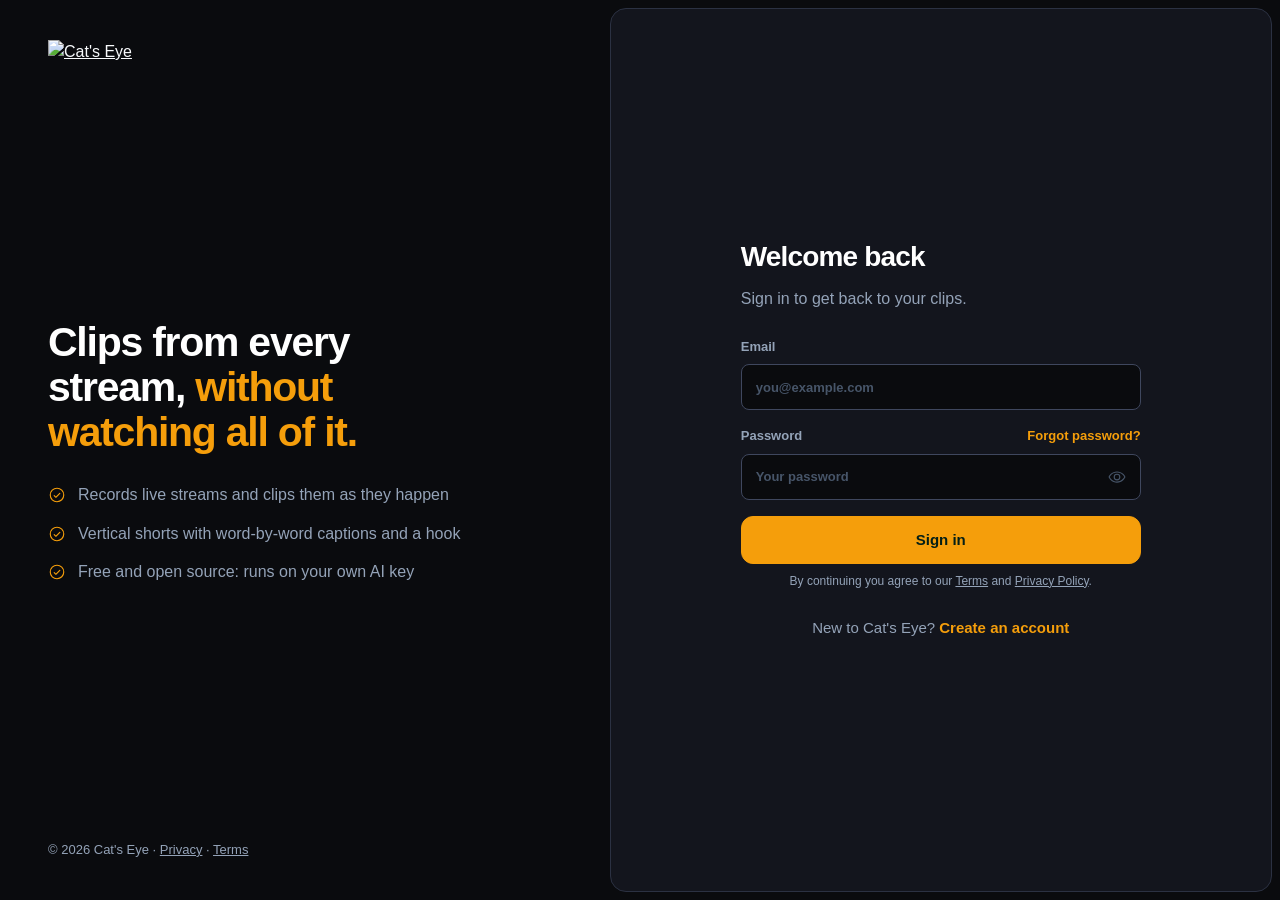
==== web/auth.html @ 9a18dc1e "Phase 1: Cat's Eye rebrand, UI redesign, and test baseline" ====
<!doctype html>
<html lang="en">
<head>
<meta charset="utf-8">
<meta name="viewport" content="width=device-width, initial-scale=1">
<title>Sign in to Cat's Eye</title>
<meta name="description" content="Sign in or create your Cat's Eye account.">
<link rel="icon" type="image/svg+xml" href="/brand/favicon.svg">
<link rel="stylesheet" href="/css/tokens.css">
<link rel="stylesheet" href="/css/components.css">
<style>
:root{--brand:#F59E0B;--brand-hi:#FBBF24;--ink:#0A0B0E;--soft:rgba(245,158,11,0.14);--line-b:rgba(245,158,11,0.35);--deep:#D97706;
  --frame:#0A0B0E;--frame-2:#13151D;--frame-text:#F8FAFC;--frame-dim:#94A3B8;
  --muted:#1B1E29;--line:#2B3142;--line-2:#3F475E;--text:#F8FAFC;--dim:#94A3B8;--faint:#475569;--bad:#EF4444;--bad-soft:rgba(239,68,68,0.15);
  --r-lg:16px;--r:12px;--r-sm:8px;color-scheme:dark}
*{box-sizing:border-box}
[hidden]{display:none!important}
html{scroll-behavior:smooth}
body{margin:0;background:var(--frame);color:var(--text);font:16px/1.55 "Inter",-apple-system,BlinkMacSystemFont,"Segoe UI",Roboto,sans-serif;-webkit-font-smoothing:antialiased}
h1,h2,h3,p{margin:0}
a{color:inherit}
svg{width:18px;height:18px;flex:none;fill:currentColor}
:focus-visible{outline:2px solid var(--brand);outline-offset:2px}
.btn{display:inline-flex;align-items:center;justify-content:center;gap:8px;height:44px;padding:0 20px;border-radius:var(--r);border:1px solid var(--line-2);background:var(--frame-2);color:var(--text);
  font:inherit;font-weight:600;font-size:15px;cursor:pointer;text-decoration:none;white-space:nowrap;transition:background-color .15s ease,border-color .15s ease,color .15s ease}
.btn:hover{background:#232732;border-color:var(--brand)}
.btn.primary{background:var(--brand);border-color:var(--brand);color:#041F16}
.btn.primary:hover{background:var(--brand-hi);border-color:var(--brand-hi)}
.btn.dark{background:var(--frame-2);border-color:var(--line-2);color:#fff}.btn.dark:hover{background:#232732;border-color:var(--brand)}
.btn.sm{height:38px;padding:0 14px;font-size:14px}
.btn.lg{height:52px;padding:0 26px;font-size:16px}
.btn:disabled{opacity:.5;cursor:default}
@media (prefers-reduced-motion:reduce){*{animation:none!important;transition:none!important;scroll-behavior:auto!important}}

body{min-height:100vh;display:grid;grid-template-columns:minmax(0,1fr) minmax(0,1.1fr);background:var(--frame)}
.side{color:var(--frame-text);padding:40px 48px;display:flex;flex-direction:column;justify-content:space-between;min-height:100vh}
.side img{height:38px}
.side h1{font-size:clamp(30px,3.2vw,42px);line-height:1.1;letter-spacing:-.03em;font-weight:700;color:#fff;max-width:440px}
.side h1 em{font-style:normal;color:var(--brand)}
.side ul{list-style:none;padding:0;margin:28px 0 0;display:flex;flex-direction:column;gap:14px;color:var(--frame-dim);font-size:16px}
.side li{display:flex;gap:12px;align-items:flex-start}.side li svg{color:var(--brand);margin-top:3px}
.side small{color:var(--frame-dim);font-size:13px}
.main{background:var(--frame-2);margin:8px 8px 8px 0;border-radius:var(--r-lg);display:grid;place-items:center;padding:32px 20px;border:1px solid var(--line)}
.card{width:100%;max-width:400px}
.card h2{font-size:28px;font-weight:700;letter-spacing:-.03em;color:#fff}
.card>p{color:var(--dim);margin:8px 0 26px}
form{display:flex;flex-direction:column;gap:16px}
label{display:flex;flex-direction:column;gap:7px;font-size:13px;font-weight:600;color:var(--dim)}
input{height:46px;padding:0 14px;border-radius:var(--r-sm);border:1px solid var(--line-2);background:var(--frame);font:inherit;color:var(--text);outline:none;transition:border-color .15s ease,background-color .15s ease}
input:hover{border-color:var(--line)}input:focus{border-color:var(--brand);background:var(--frame)}
input:focus-visible{outline:none}
input::placeholder{color:var(--faint)}
.btn{width:100%;height:48px}
.or{display:flex;align-items:center;gap:14px;color:var(--faint);font-size:13px;margin:20px 0}
.or::before,.or::after{content:"";flex:1;height:1px;background:var(--line)}
.err{display:none;background:var(--bad-soft);color:var(--bad);padding:11px 14px;border-radius:var(--r);font-size:14px;font-weight:500;border:1px solid rgba(239,68,68,0.25)}
.err.on{display:block}
.swap{margin-top:22px;text-align:center;color:var(--dim);font-size:15px}
.swap a{color:var(--brand);font-weight:600;text-decoration:none}.swap a:hover{text-decoration:underline}
.hint{font-size:13px;color:var(--faint);font-weight:400}
.pwrow{display:flex;justify-content:space-between;align-items:baseline}
.pwbox{position:relative;display:block}
.pwbox input{width:100%;padding-right:48px}
.pwbox button{position:absolute;right:6px;top:50%;transform:translateY(-50%);width:36px;height:36px;border:0;border-radius:8px;background:transparent;color:var(--faint);display:grid;place-items:center;cursor:pointer;transition:color .15s ease,background-color .15s ease}
.pwbox button:hover{color:var(--text);background:var(--muted)}
.pwbox button svg{width:18px;height:18px;fill:currentColor}
.pwbox button[aria-pressed=true]{color:var(--brand)}
.pwrow a{font-size:13px;font-weight:600;color:var(--brand);text-decoration:none}.pwrow a:hover{text-decoration:underline}
.legal{margin-top:14px;font-size:12px;color:var(--faint);text-align:center;line-height:1.5}
.legal a{color:var(--dim)}
.g{width:20px;height:20px}
.mobile-logo{display:none}
@media (max-width:860px){body{grid-template-columns:1fr;background:var(--frame)}.side{display:none}.main{margin:0;border-radius:0;min-height:100vh;align-content:center}.mobile-logo{display:block;height:34px;margin-bottom:28px}}
</style>
</head>
<body>
<aside class="side">
  <a href="/" aria-label="Cat's Eye home"><img src="/brand/logo-light.svg" alt="Cat's Eye"></a>
  <div>
    <h1>Clips from every stream, <em>without watching all of it.</em></h1>
    <ul>
      <li><svg viewBox="0 0 256 256" aria-hidden="true"><path d="M173.66,98.34a8,8,0,0,1,0,11.32l-56,56a8,8,0,0,1-11.32,0l-24-24a8,8,0,0,1,11.32-11.32L112,148.69l50.34-50.35A8,8,0,0,1,173.66,98.34ZM232,128A104,104,0,1,1,128,24,104.11,104.11,0,0,1,232,128Zm-16,0a88,88,0,1,0-88,88A88.1,88.1,0,0,0,216,128Z"/></svg><span>Records live streams and clips them as they happen</span></li>
      <li><svg viewBox="0 0 256 256" aria-hidden="true"><path d="M173.66,98.34a8,8,0,0,1,0,11.32l-56,56a8,8,0,0,1-11.32,0l-24-24a8,8,0,0,1,11.32-11.32L112,148.69l50.34-50.35A8,8,0,0,1,173.66,98.34ZM232,128A104,104,0,1,1,128,24,104.11,104.11,0,0,1,232,128Zm-16,0a88,88,0,1,0-88,88A88.1,88.1,0,0,0,216,128Z"/></svg><span>Vertical shorts with word-by-word captions and a hook</span></li>
      <li><svg viewBox="0 0 256 256" aria-hidden="true"><path d="M173.66,98.34a8,8,0,0,1,0,11.32l-56,56a8,8,0,0,1-11.32,0l-24-24a8,8,0,0,1,11.32-11.32L112,148.69l50.34-50.35A8,8,0,0,1,173.66,98.34ZM232,128A104,104,0,1,1,128,24,104.11,104.11,0,0,1,232,128Zm-16,0a88,88,0,1,0-88,88A88.1,88.1,0,0,0,216,128Z"/></svg><span>Free and open source: runs on your own AI key</span></li>
    </ul>
  </div>
  <small>© <span id="year"></span> Cat's Eye · <a href="/privacy" style="color:inherit">Privacy</a> · <a href="/terms" style="color:inherit">Terms</a></small>
</aside>
<main class="main"><div class="card">
  <a href="/"><img class="mobile-logo" src="/brand/logo.svg" alt="Cat's Eye"></a>
  <h2 id="h"></h2><p id="p"></p>
  <a class="btn" id="google" href="/auth/google/start" hidden>
    <svg class="g" viewBox="0 0 48 48" aria-hidden="true"><path fill="#EA4335" d="M24 9.5c3.5 0 6.6 1.2 9.1 3.6l6.8-6.8C35.8 2.4 30.3 0 24 0 14.6 0 6.5 5.4 2.6 13.2l7.9 6.2C12.4 13.7 17.7 9.5 24 9.5z"/><path fill="#4285F4" d="M46.6 24.5c0-1.6-.1-3.1-.4-4.5H24v9h12.7c-.6 3-2.2 5.5-4.7 7.2l7.6 5.9c4.4-4.1 7-10.1 7-17.6z"/><path fill="#FBBC05" d="M10.5 28.6A14.5 14.5 0 0 1 9.7 24c0-1.6.3-3.2.8-4.6l-7.9-6.2A24 24 0 0 0 0 24c0 3.9.9 7.5 2.6 10.8l7.9-6.2z"/><path fill="#34A853" d="M24 48c6.5 0 11.9-2.1 15.9-5.8l-7.6-5.9c-2.1 1.4-4.9 2.3-8.3 2.3-6.3 0-11.6-4.2-13.5-9.9l-7.9 6.2C6.5 42.6 14.6 48 24 48z"/></svg>
    <span id="gtext"></span></a>
  <div class="or" id="or" hidden>or use your email</div>
  <form id="f" novalidate>
    <div class="err" id="err" role="alert"></div>
    <label id="namebox">Your name<input id="name" autocomplete="name" placeholder="What should we call you?" maxlength="80"></label>
    <label>Email<input id="email" type="email" autocomplete="email" placeholder="you@example.com" required></label>
    <label><span class="pwrow">Password<a href="/reset" id="forgot">Forgot password?</a></span><span class="pwbox"><input id="password" type="password" required minlength="8" placeholder="Your password"><button type="button" id="pwshow" aria-label="Show password" aria-pressed="false"><svg viewBox="0 0 256 256" aria-hidden="true"><path d="M247.31,124.76c-.35-.79-8.82-19.58-27.65-38.41C194.57,61.26,162.88,48,128,48S61.43,61.26,36.34,86.35C17.51,105.18,9,124,8.69,124.76a8,8,0,0,0,0,6.5c.35.79,8.82,19.57,27.65,38.4C61.43,194.74,93.12,208,128,208s66.57-13.26,91.66-38.34c18.83-18.83,27.3-37.61,27.65-38.4A8,8,0,0,0,247.31,124.76ZM128,192c-30.78,0-57.67-11.19-79.93-33.25A133.47,133.47,0,0,1,25,128,133.33,133.33,0,0,1,48.07,97.25C70.33,75.19,97.22,64,128,64s57.67,11.19,79.93,33.25A133.46,133.46,0,0,1,231.05,128C223.84,141.46,192.43,192,128,192Zm0-112a48,48,0,1,0,48,48A48.05,48.05,0,0,0,128,80Zm0,80a32,32,0,1,1,32-32A32,32,0,0,1,128,160Z"/></svg></button></span><span class="hint" id="pwhint">At least 8 characters.</span></label>
    <button class="btn primary" id="go"></button>
  </form>
  <p class="legal" id="legal">By continuing you agree to our <a href="/terms">Terms</a> and <a href="/privacy">Privacy Policy</a>.</p>
  <p class="swap" id="swap"></p>
</div></main>
<script>
document.getElementById("year").textContent = new Date().getFullYear();
const $ = id => document.getElementById(id), up = location.pathname === "/signup";
const next = new URLSearchParams(location.search).get("next");
const dest = next && /^\/(?![\/\\])[^\\\t\r\n]*$/.test(next) ? next : "/app";
document.title = up ? "Create your Cat's Eye account" : "Sign in to Cat's Eye";
$("h").textContent = up ? "Create your account" : "Welcome back";
$("p").textContent = up ? "Start clipping in a couple of minutes." : "Sign in to get back to your clips.";
$("go").textContent = up ? "Create account" : "Sign in";
$("gtext").textContent = up ? "Sign up with Google" : "Sign in with Google";
$("namebox").hidden = !up; $("pwhint").hidden = !up; $("forgot").hidden = up;
$("password").autocomplete = up ? "new-password" : "current-password";
$("password").placeholder = up ? "Choose a password" : "Your password";
$("pwshow").addEventListener("click", () => {
  const p = $("password"), on = p.type === "password";
  p.type = on ? "text" : "password";
  $("pwshow").setAttribute("aria-pressed", String(on));
  $("pwshow").setAttribute("aria-label", on ? "Hide password" : "Show password");
  p.focus();
});
$("swap").innerHTML = up ? 'Already have an account? <a href="/login">Sign in</a>' : 'New to Cat\'s Eye? <a href="/signup">Create an account</a>';
$("google").href = "/auth/google/start?next=" + encodeURIComponent(dest);
const fail = m => { $("err").textContent = m; $("err").classList.add("on"); };
if (new URLSearchParams(location.search).get("error") === "google") fail("Google sign-in didn't finish. Try again, or use your email.");
fetch("/api/public").then(r => r.json()).then(p => {
  if (p.google) { $("google").hidden = false; $("or").hidden = false; }
}).catch(() => {});
$("f").addEventListener("submit", async e => {
  e.preventDefault(); $("err").classList.remove("on");
  const email = $("email").value.trim(), password = $("password").value;
  if (!email || !password) return fail("Enter your email and password.");
  $("go").disabled = true;
  try {
    const r = await fetch(up ? "/api/auth/signup" : "/api/auth/login", {method:"POST", headers:{"Content-Type":"application/json"},
      body:JSON.stringify({email, password, name:$("name").value.trim()})});
    const d = await r.json().catch(() => ({}));
    if (!r.ok) throw new Error(typeof d.detail === "string" ? d.detail : "Something went wrong. Try again.");
    location.href = dest;
  } catch (err) { fail(err.message); $("go").disabled = false; }
});
</script>
</body>
</html>
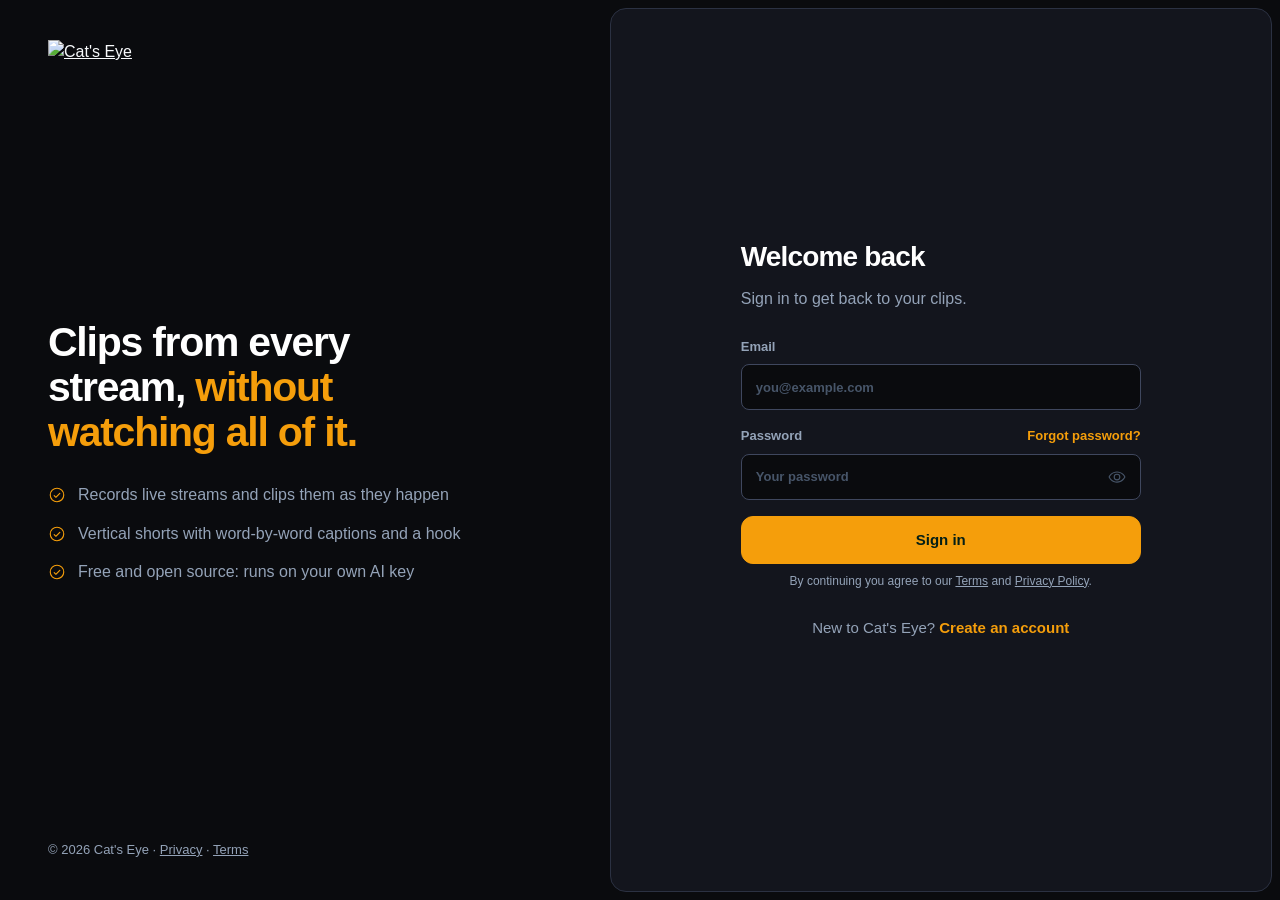
==== commit 859e0f8b: "feat(colab): Google Colab mode with Google Drive durable checkpoints and automatic recovery" ====
--- a/web/auth.html
+++ b/web/auth.html
@@ -128,15 +128,31 @@
 const fail = m => { $("err").textContent = m; $("err").classList.add("on"); };
 if (new URLSearchParams(location.search).get("error") === "google") fail("Google sign-in didn't finish. Try again, or use your email.");
 fetch("/api/public").then(r => r.json()).then(p => {
-  if (p.google) { $("google").hidden = false; $("or").hidden = false; }
+  if (p.colab) {
+    window.isColab = true;
+    document.title = "Unlock Cat's Eye";
+    $("h").textContent = "Colab Owner Access";
+    $("p").textContent = "Enter your owner password to open Cat's Eye.";
+    $("go").textContent = "Unlock Cat's Eye";
+    $("email").value = "owner@colab";
+    const emailLabel = $("email").closest("label");
+    if (emailLabel) emailLabel.hidden = true;
+    $("swap").hidden = true;
+    $("forgot").hidden = true;
+    $("legal").hidden = true;
+  } else if (p.google) {
+    $("google").hidden = false; $("or").hidden = false;
+  }
 }).catch(() => {});
 $("f").addEventListener("submit", async e => {
   e.preventDefault(); $("err").classList.remove("on");
   const email = $("email").value.trim(), password = $("password").value;
-  if (!email || !password) return fail("Enter your email and password.");
+  if (!password) return fail(window.isColab ? "Enter your owner password." : "Enter your password.");
+  if (!window.isColab && !email) return fail("Enter your email and password.");
   $("go").disabled = true;
   try {
-    const r = await fetch(up ? "/api/auth/signup" : "/api/auth/login", {method:"POST", headers:{"Content-Type":"application/json"},
+    const endpoint = window.isColab ? "/api/colab/login" : (up ? "/api/auth/signup" : "/api/auth/login");
+    const r = await fetch(endpoint, {method:"POST", headers:{"Content-Type":"application/json"},
       body:JSON.stringify({email, password, name:$("name").value.trim()})});
     const d = await r.json().catch(() => ({}));
     if (!r.ok) throw new Error(typeof d.detail === "string" ? d.detail : "Something went wrong. Try again.");
